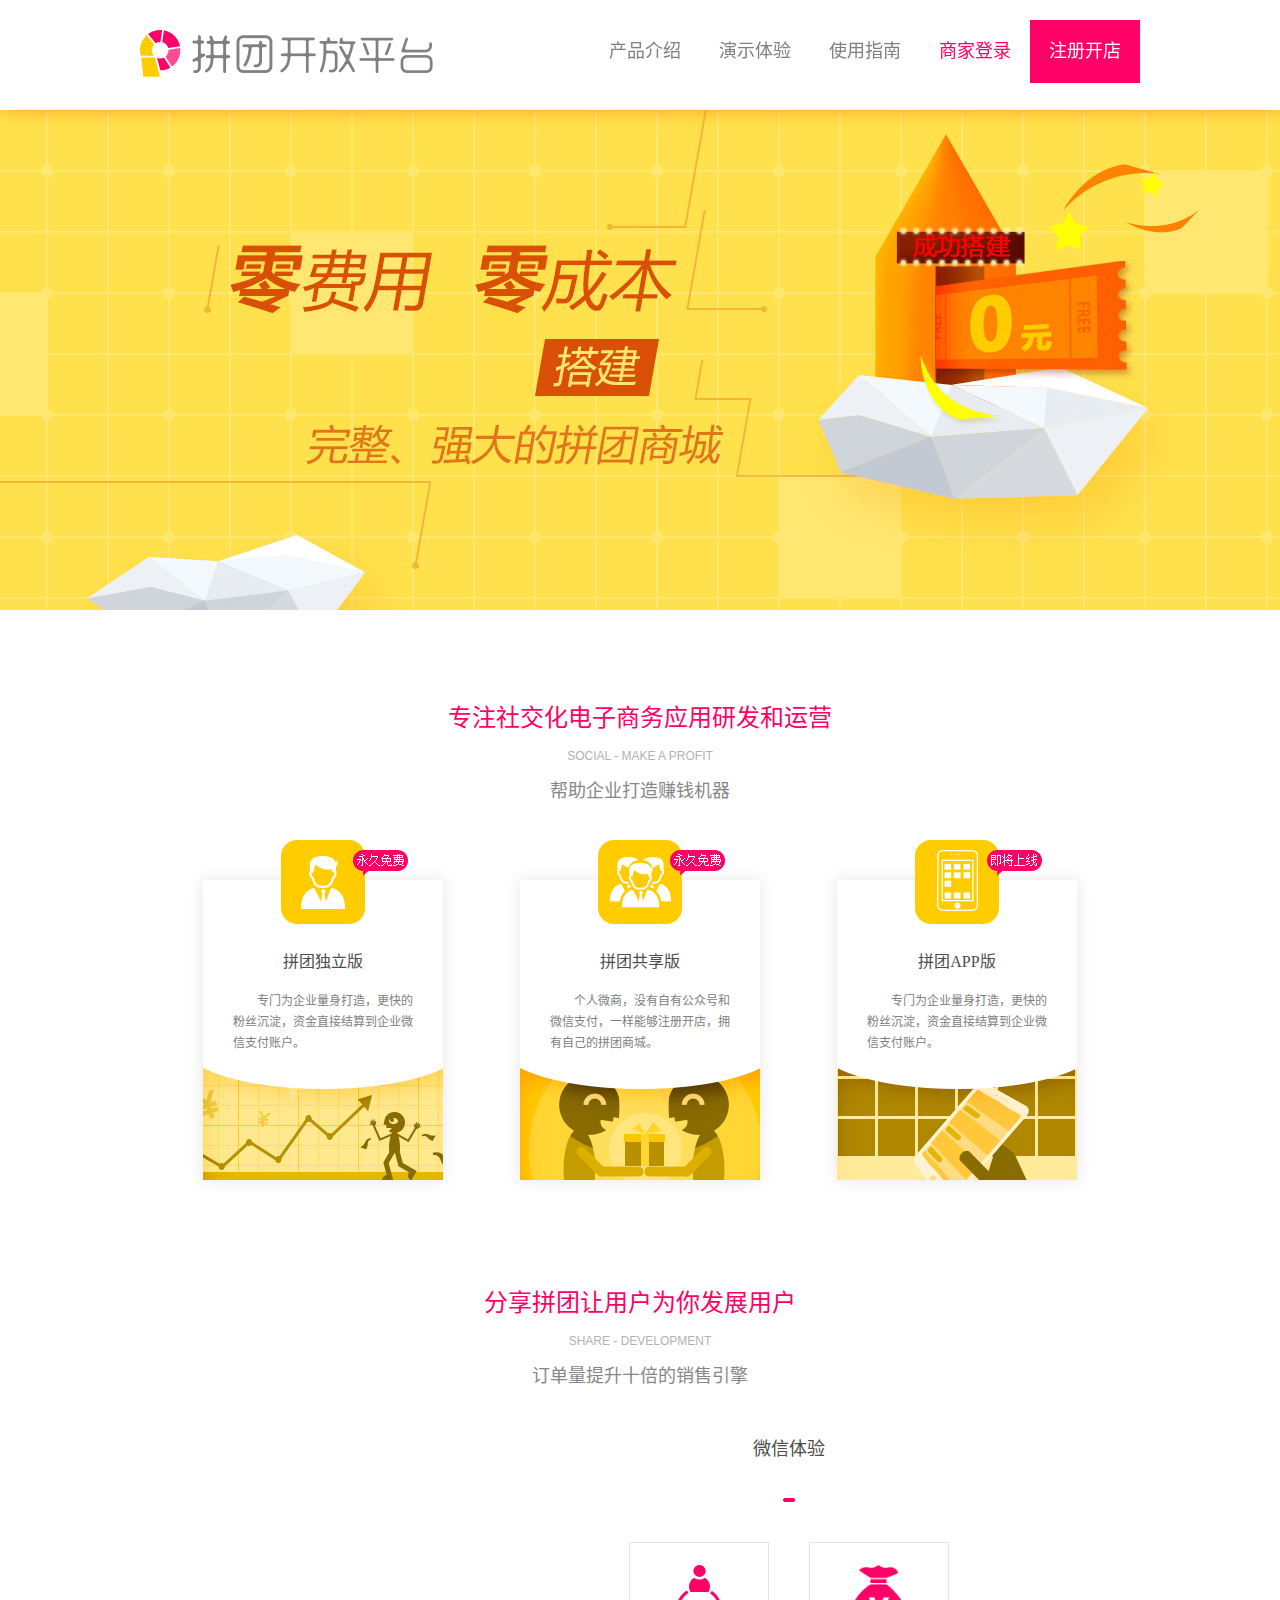
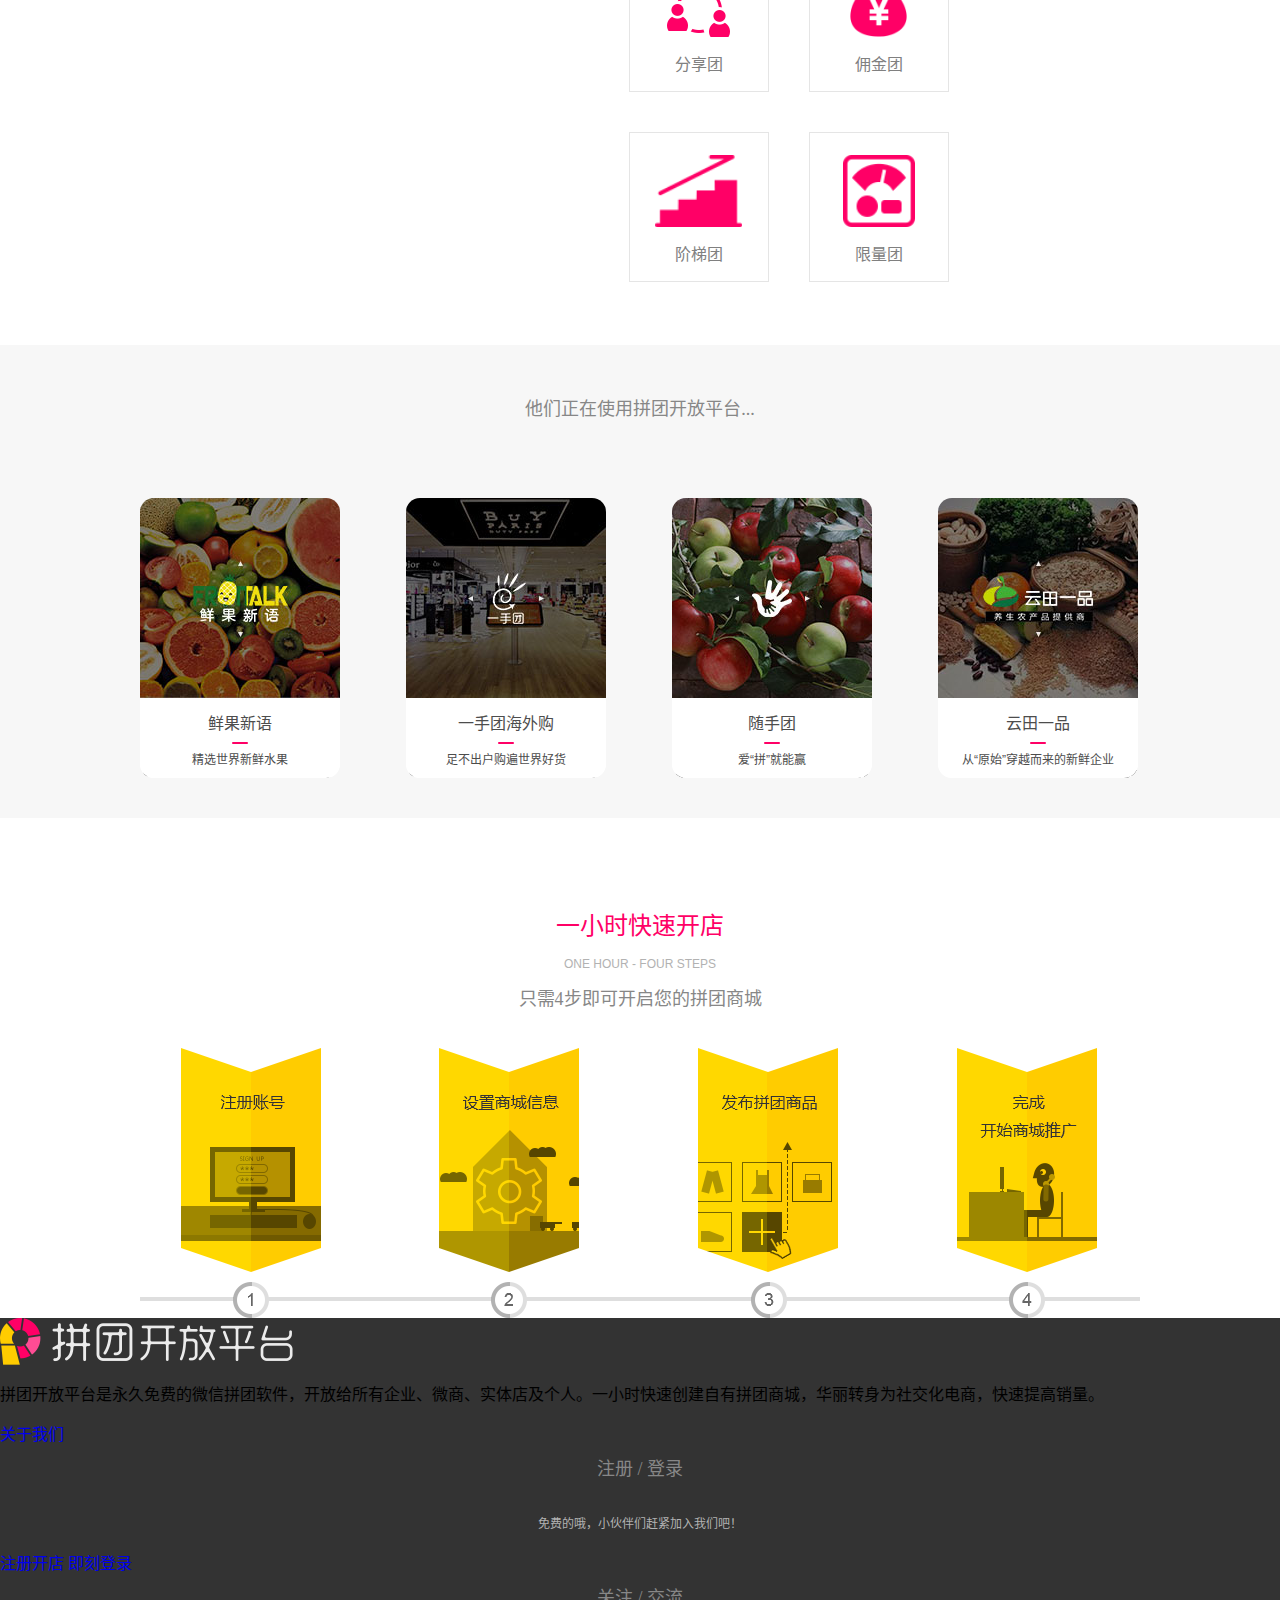
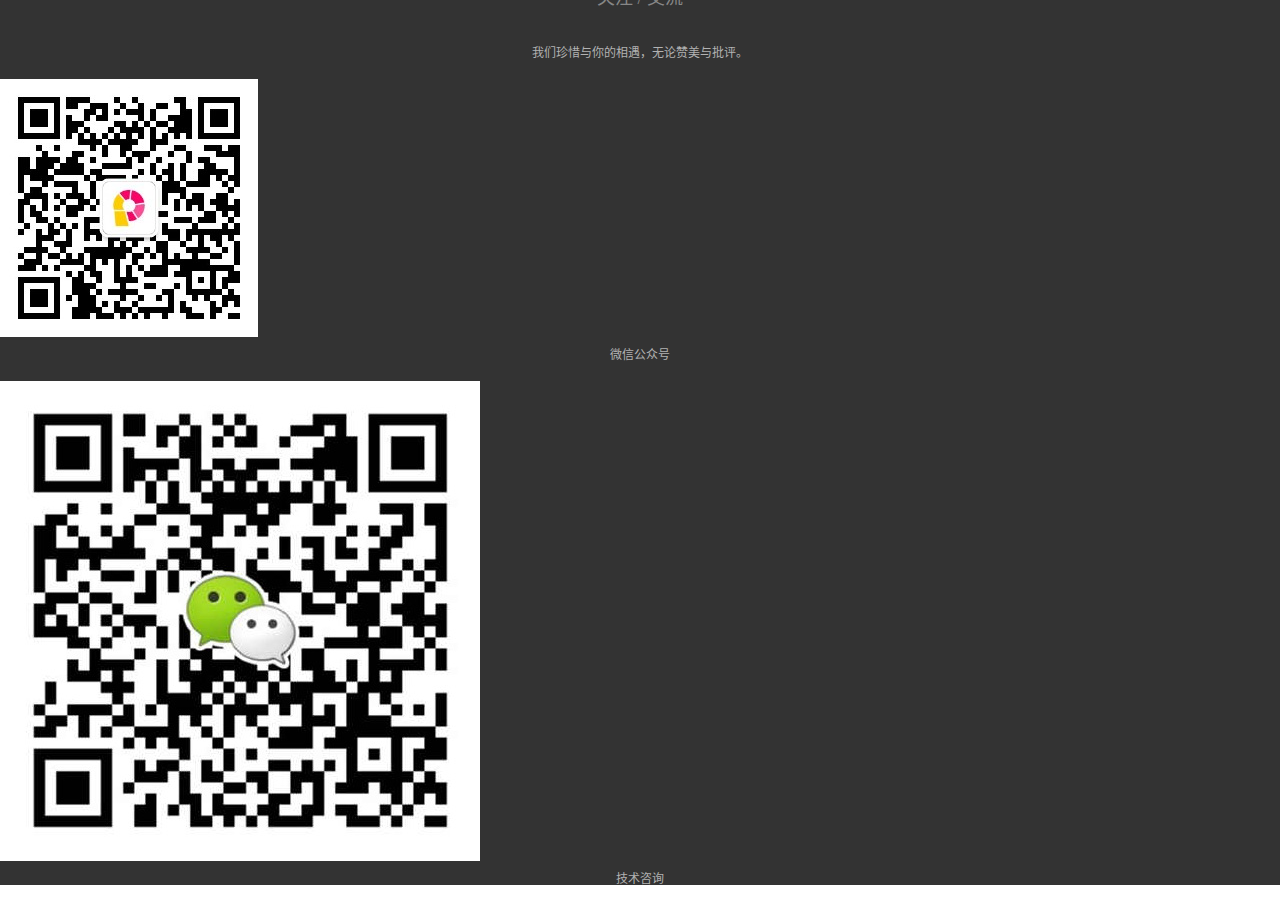
==== index.html @ d68fa5d5 "version 0.1" ====
<!DOCTYPE html>
<html lang="zh-cn">
<head>
	<link rel="stylesheet" type="text/css" href="style.css">
	<meta charset="UTF-8">
	<title>拼团开放平台—永久免费的微信拼团系统</title>
</head>
<body>
	<header>
		<div class="nav">
			<h1 class="logo"><img src="images/logo.png" alt="拼团开放平台 logo"></h1>
    		<ul class="navul">
		    	<li class="navhome"><a href="#money">产品介绍</a></li>
		        <li class=""><a href="#develop">演示体验</a></li>
		        <li class="current"><a href="#open">使用指南</a></li>
		        <li><a class="sign" href="#">商家登录</a></li>
		        <li><a class="regist" href="#">注册开店</a></li>
		        <div class="clearfix"></div>
		    </ul>
    		<div class="clearfix"></div>
		</div>
	</header>
	<div class="banner">
		<img src="images/banner.jpg" alt="拼团">
	</div>
	<div class="social section-wrapper" id="money">
		<h1>专注社交化电子商务应用研发和运营</h1>
	    <h3>social - make a profit</h3>
	    <h2>帮助企业打造赚钱机器</h2>
	    <div class="content first">
	    	<div class="word">
	        	<h4>拼团独立版</h4>
	            <p>专门为企业量身打造，更快的粉丝沉淀，资金直接结算到企业微信支付账户。</p>
	    	</div>
	    	<div class="tip">
	        	<img src="images/tip_01.png" alt="永久免费">
	    	</div>
	    </div>
	    <div class="content second">
	    	<div class="word">
	        	<h4>拼团共享版</h4>
	            <p>个人微商，没有自有公众号和微信支付，一样能够注册开店，拥有自己的拼团商城。</p>
	    	</div>
	    	<div class="tip">
	        	<img src="images/tip_01.png" alt="永久免费">
	    	</div>
	    </div>
	    <div class="content third">
	    	<div class="word">
	        	<h4>拼团APP版</h4>
	            <p>专门为企业量身打造，更快的粉丝沉淀，资金直接结算到企业微信支付账户。</p>
	    	</div>
	    	<div class="tip">
	        	<img src="images/tip_02.png" alt="即将上线">
	    	</div>
	    </div>
	    <div class="clearfix"></div>
	</div>
	<div class="share section section-wrapper" id="develop">
		<h1>分享拼团让用户为你发展用户</h1>
	    <h3>share - development</h3>
	    <h2>订单量提升十倍的销售引擎</h2>
	    <div class="content">
	    	<div class="left">
	    	  
	    	</div>
			<div class="right">
				<h2>微信体验</h2>
				<img src="images/point.png" alt="line">
				<div class="box">
					<div class="ewm"><img src="images/tuan_01.png" alt="拼团商城分享团"></div>
					<img src="images/icon_01.png" alt="拼团商城分享团">
					<h4>分享团</h4>
				</div>
				<div class="box marginleft">
					<div class="ewm"><img src="images/tuan_02.png" alt="拼团商城团长佣金"></div>
					<img src="images/icon_02.png" alt="拼团商城团长佣金">
					<h4>佣金团</h4>
				</div>
				<div class="box">
					<div class="ewm"><img src="images/tuan_03.png" alt="拼团商城阶梯团 阶梯价"></div>
					<img src="images/icon_03.png" alt="拼团商城阶梯团 阶梯价">
					<h4>阶梯团</h4>
				</div>
				<div class="box marginleft">
					<div class="ewm"><img src="images/tuan_04.png" alt="拼团商城限量团"></div>
					<img src="images/icon_04.png" alt="拼团商城限量团 ">
					<h4>限量团</h4>
				</div>
				<div class="clearfix"></div>
			</div>
	        <div class="clearfix"></div>
	    </div>
	</div>
	<div class="user">
		<h2>他们正在使用拼团开放平台...</h2>
	    <div class="bigbox">
		<div class="content">
	    	<div class="code"><img src="images/code_01.png" alt="鲜果新语"></div>
	    	<img src="images/user_01.jpg" alt="鲜果新语">
	    	<div class="tag">
	    		<h4>鲜果新语</h4>
	    		<img src="images/line.png" alt="line">
	    		<h3>精选世界新鲜水果</h3>
	   		</div>
	    </div>
	    <div class="content marginleft02">
	    	<div class="code"><img src="images/code_02.png" alt="一手团"></div>
	    	<img src="images/user_02.jpg" alt="一手团">
	    	<div class="tag">
	    		<h4>一手团海外购</h4>
	    		<img src="images/line.png" alt="line">
	    		<h3>足不出户购遍世界好货</h3>
	   		</div>
	    </div>
	    <div class="content marginleft02">
	    	<div class="code"><img src="images/code_03.png" alt="随手团"></div>
	    	<img src="images/user_03.jpg" alt="随手团">
	    	<div class="tag">
	    		<h4>随手团</h4>
	    		<img src="images/line.png" alt="line">
	    		<h3>爱“拼”就能赢</h3>
	   		</div>
	    </div>
	    <div class="content marginleft02">
	    	<div class="code"><img src="images/code_04.jpg" alt="云田一品"></div>
	    	<img src="images/user_04.jpg" alt="">
	    	<div class="tag">
	    		<h4>云田一品</h4>
	    		<img src="images/line.png" alt="line">
	    		<h3>从“原始”穿越而来的新鲜企业</h3>
	   		</div>
	    </div>
	    <div class="clearfix"></div>
	    </div>
	</div>	
	<div class="hour section section-wrapper" id="open">
		<h1>一小时快速开店</h1>
	    <h3>one hour - four steps</h3>
	    <h2>只需4步即可开启您的拼团商城</h2>
		<img src="images/one_hour.png" alt="拼团流程">
	</div>

	<footer>
		<div class="foot">
		<div class="about">
	    	<img src="images/logo_02.png" alt="拼团开放平台 logo">
	        <p>拼团开放平台是永久免费的微信拼团软件，开放给所有企业、微商、实体店及个人。一小时快速创建自有拼团商城，华丽转身为社交化电商，快速提高销量。</p>
	        <div class="aboutus"><a href="#">关于我们</a></div>
	    </div>
	    <div class="login">
	    	<div class="title">
	    		<h2>注册 / 登录</h2>
	        	<h3>免费的哦，小伙伴们赶紧加入我们吧！</h3>
	        </div>
	        <div class="btn">
	        	<a href="#">注册开店</a>
	            <a href="#">即刻登录</a>
	        </div>
	    </div>
	    <div class="focus">
	    	<div class="title">
	    		<h2>关注 / 交流</h2>
	        	<h3>我们珍惜与你的相遇，无论赞美与批评。</h3>
	        </div>
	        <div class="btn">
	        	<div class="erwei">
	            	<img src="images/contact_us.jpg" alt="拼团开放平台微信公众号">
	            	<h3>微信公众号</h3>
	            </div>
	            <div class="erwei">
	            	<img src="images/weixin.jpg" alt="拼团开放平台技术咨询二维码">
	            	<h3>技术咨询</h3>
	            </div>
	        </div>
	    </div>
	    <div class="focus"></div>
	    <div class="clearfix"></div>
	</div>
	</footer>
</body>
</html>
---- style.css ----
@charset "utf-8";

body {margin: 0; padding: 0; font-family: '微软雅黑';}
a{text-decoration:none;}
ul{margin: 0;padding: 0;}
li{list-style: none;}
img{border: none;display: block;}
h1,h2,h3,h4,h5,h6,p{font-weight:normal;}
h1{text-align:center;color:#ff0066;font-size:24px;line-height:24px;margin-bottom:20px;}
h2{text-align:center;color:#878787;font-size:18px;line-height:18px;margin-bottom:40px;}
h3{text-align:center;text-transform:uppercase;font-size:12px;color:#b2b2b2;line-height:12px;margin-bottom:20px;font-family:Arial;}
.clearfix{clear: both;}

header {position: fixed;margin-top:-110px;}
header {background-color: white; width: 100%; height: 110px; box-shadow: 1px -5px 20px #FF7200; min-width: 1000px; z-index: 10;}
header .nav {width: 1000px; margin: auto;}
header .logo {float: left; height: 110px; margin-top: 30px;}
header .navul {float: right; margin-top: 20px;}
header .navul li {float: left;font-size:18px;}
header .sign{color: #ff0066;}
header .regist{color: white;background-color: #ff0066;}
header a{color: #808080; width: 110px; line-height: 3.5; text-align: center; display: block;}
header li:hover a{background-image: url(images/red_line.png);background-position: 40px 40px;background-repeat: no-repeat;}
header li:active a{background-image: url(images/red_line.png);background-position:40px 40px;background-repeat:no-repeat;}
header .regist:hover {background-image: url(images/white_line.png);background-position:40px 40px;background-repeat:no-repeat;}

.banner {position:relative;height:500px;overflow:hidden;margin-top:110px;min-width:1000px;}
.banner img{position:absolute;left:-20%;}

.section-wrapper {margin-top: -80px;padding-top: 160px;}
/*.section-wrapper:first-child .section {padding-top: 100px;}*/

.social{width:1000px;margin-left:auto;margin-right:auto;}
.social .first{background-image:url(images/social_01.png);margin-left:48px;}
.social .second{background-image:url(images/social_02.png);margin-left:47px;}
.social .third{background-image:url(images/social_03.png);margin-left:47px;}
.social .content{position:relative;width:270px;float:left;height:355px;}
.social .tip{position:absolute;right:50px;top:10px;}
.social .word{width:180px;margin-top:114px;margin-left:auto;margin-right:auto;}
.social h4{font-size:16px;color:#4c4c4c;text-align:center;line-height:16px;}
.social p{margin-top:20px;font-size:12px;color:#808080;line-height:21px;text-indent:24px;}

.share{width:617px;margin-left:auto;margin-right:auto;}
.left{float:left;width:240px;height:480px;}
.right{float:left;width:320px;margin-left:57px;}
.right h2{color:#4c4c4c;text-align:center;}
.right img{margin-left:auto;margin-right:auto;}
.box{width:138px;height:148px;border:solid #e5e5e5 1px;margin-top:40px;float:left;position:relative;overflow:hidden;}
.box img{margin-top:22px;height:72px;}
.box h4{font-size:16px;color:#808080;text-align:center;margin-top:20px;line-height:16px;}
.box .ewm{position:absolute;top:130px;width:130px;height:130px;left:5px;}
.box .ewm img{width:130px;height:130px;}
.marginleft{margin-left:40px;}

.user{background-color:#f7f7f7;padding-top:40px;padding-bottom:40px;margin-top:40px;}
.bigbox{width:1000px;margin-left:auto;margin-right:auto;}
.user .content{margin-top:40px;width:200px;height:280px;border-radius:14px;overflow:hidden;position:relative;float:left;}
.marginleft02{margin-left:66px;}
.user .content>img{width:200px;height:200px;}
.tag{height:80px;width:200px;background-color:white;position:absolute;bottom:0;}
.tag h4{color:#4d4d4d;font-size:16px;text-align:center;line-height:16px;margin-top:18px;margin-bottom:10px;}
.tag img{margin-left:auto;margin-right:auto;}
.tag h3{color:#4c4c4c;margin-top:10px;margin-bottom:0;}
.code{position:absolute;top:200px;}

.hour{width:1000px;margin-left:auto;margin-right:auto;}


footer {background-color:#333333;width:100%;min-width:1000px;}
footer.foot {width:1000px;margin-left:auto;margin-right:auto;margin-top:100px;padding-top:40px;}
footer.foot .about{width:410px;padding-right:50px;border-right:1px solid #4c4c4c;float:left;}
footer.foot p{color:#cccccc;font-size:12px;line-height:24px;margin-top:30px;}
footer.foot .login{float:left;margin-left:48px;}
footer.foot h2{font-size:18px;color:#ebebeb;margin:0;}
footer.foot h3{margin-bottom:0;}
footer.foot .title{float:left;border-right:1px solid #4c4c4c;width:230px;margin-right:20px;padding-right:20px;}
footer.btn{float:left;}
footer.focus{float:left;margin-left:48px;margin-top:40px;}
footer.focus .title{margin-top:40px;}
footer.erwei{float:left;}
footer.erwei img{width:100px;} 
footer.foot .aboutus{width:98px;line-height:28px;color:#cccccc;font-size:12px;border:1px solid #cccccc;text-align:center;margin-left:60px;margin-bottom:14px;margin-top:8px;}
footer.foot a{color:#cccccc;}
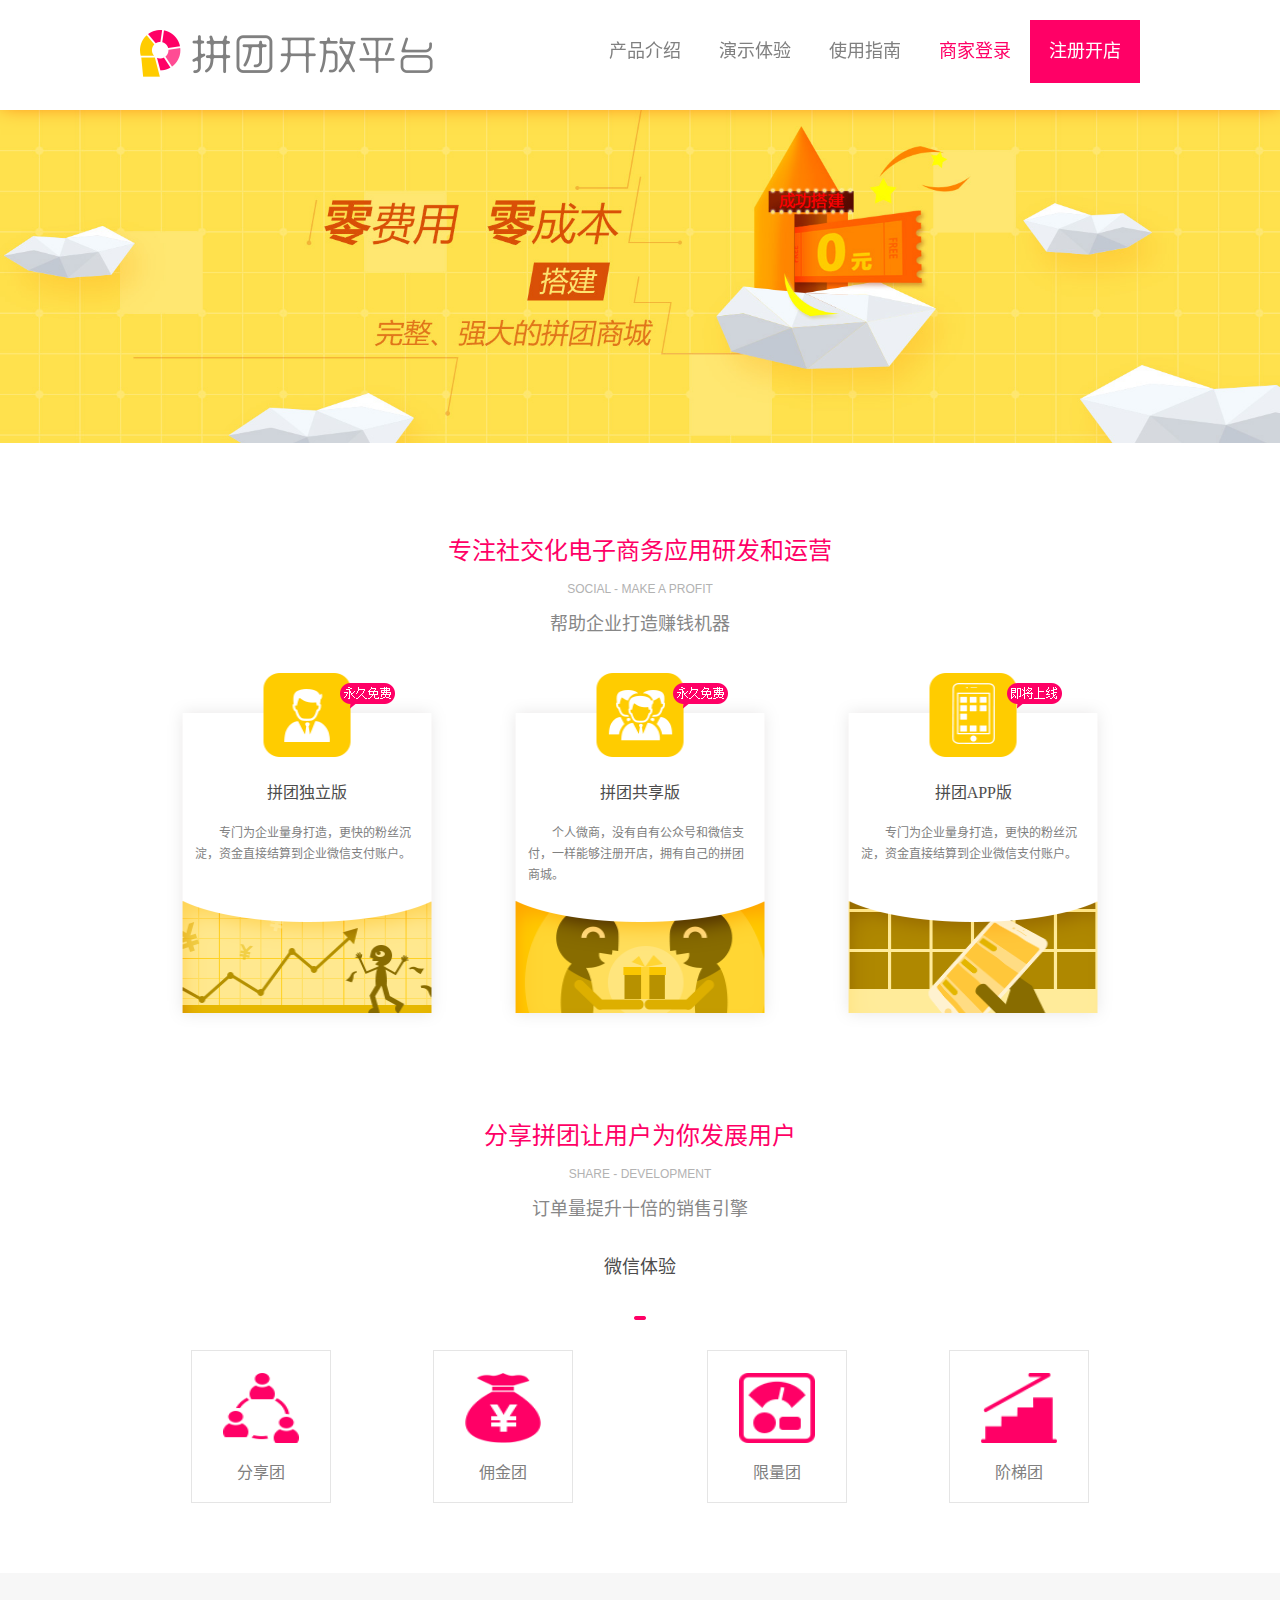
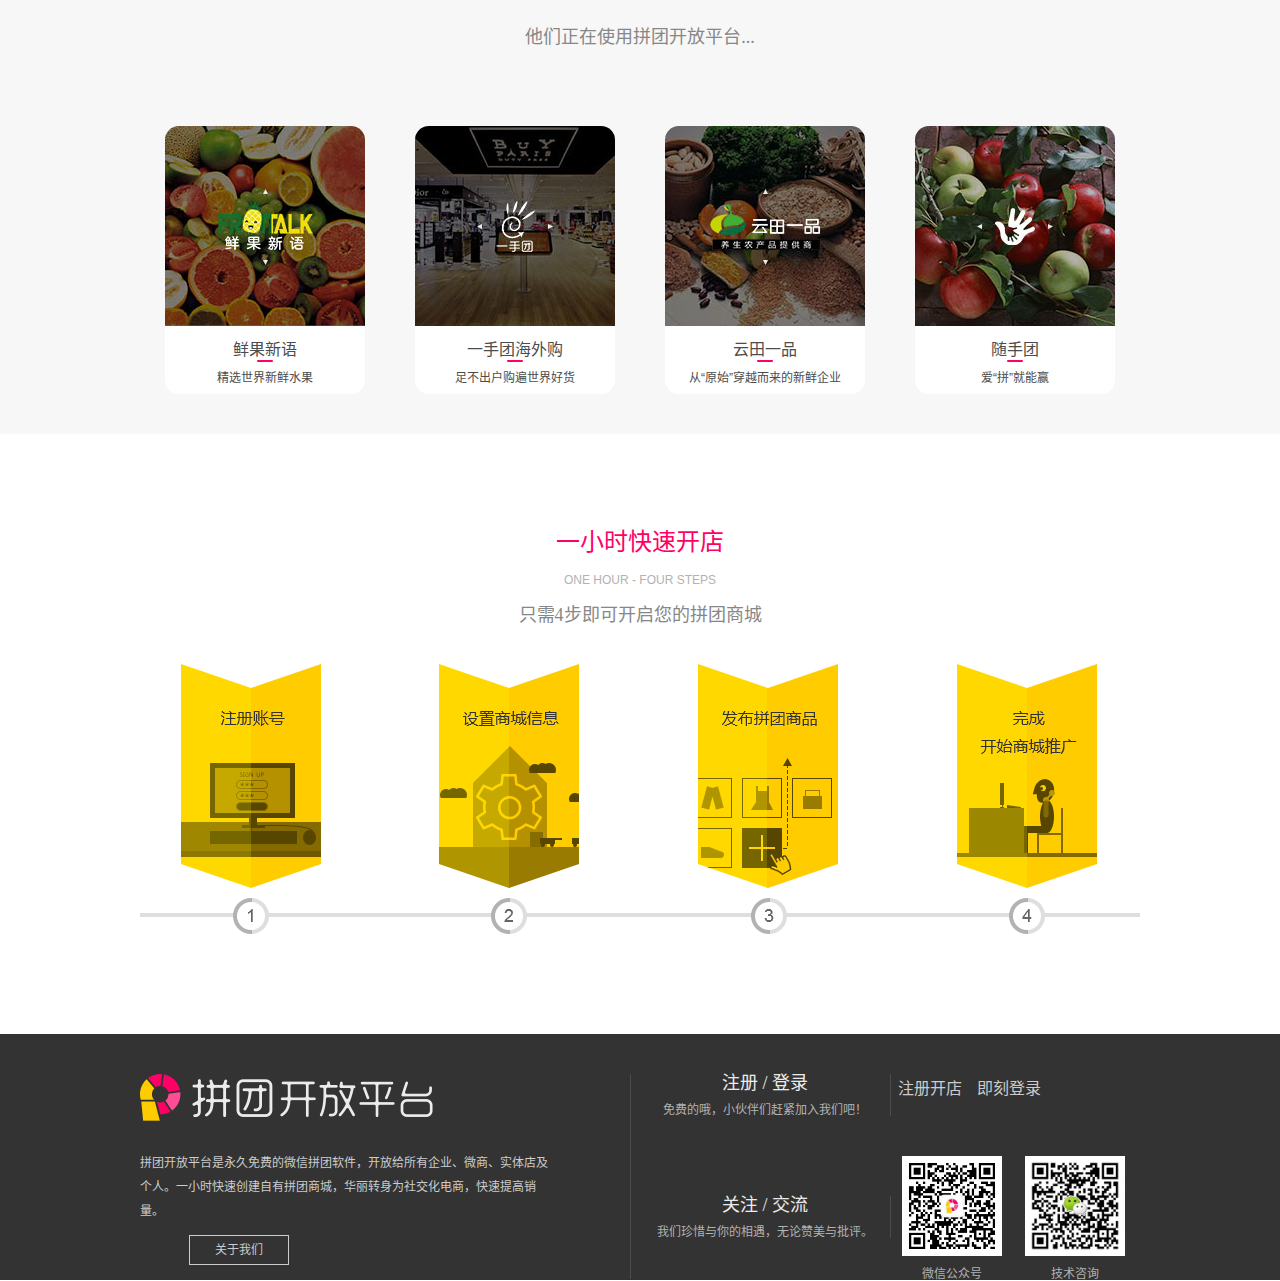
==== commit 662018ae: "RMD v1" ====
--- a/index.html
+++ b/index.html
@@ -3,25 +3,27 @@
 <head>
 	<link rel="stylesheet" type="text/css" href="style.css">
 	<meta charset="UTF-8">
+	<meta name="viewport" content="width=device-width,initial-scale=1.0" />
 	<title>拼团开放平台—永久免费的微信拼团系统</title>
 </head>
 <body>
 	<header>
-		<div class="nav">
-			<h1 class="logo"><img src="images/logo.png" alt="拼团开放平台 logo"></h1>
-    		<ul class="navul">
+		<div class="logonav">
+			<h1 class="logo"><img src="images/logo.png" alt="拼团开放平台 logo" width="100%"></h1>
+	    	<ul>
+    			<li class="menu"><img src="images/menu.png" alt="menu" width="100%"></li>
 		    	<li class="navhome"><a href="#money">产品介绍</a></li>
 		        <li class=""><a href="#develop">演示体验</a></li>
 		        <li class="current"><a href="#open">使用指南</a></li>
 		        <li><a class="sign" href="#">商家登录</a></li>
 		        <li><a class="regist" href="#">注册开店</a></li>
 		        <div class="clearfix"></div>
-		    </ul>
-    		<div class="clearfix"></div>
+			</ul>
 		</div>
+    	<div class="clearfix"></div>
 	</header>
 	<div class="banner">
-		<img src="images/banner.jpg" alt="拼团">
+		<img src="images/banner.jpg" alt="拼团" width="100%">
 	</div>
 	<div class="social section-wrapper" id="money">
 		<h1>专注社交化电子商务应用研发和运营</h1>
@@ -61,42 +63,31 @@
 	    <h3>share - development</h3>
 	    <h2>订单量提升十倍的销售引擎</h2>
 	    <div class="content">
-	    	<div class="left">
-	    	  
-	    	</div>
-			<div class="right">
-				<h2>微信体验</h2>
-				<img src="images/point.png" alt="line">
-				<div class="box">
-					<div class="ewm"><img src="images/tuan_01.png" alt="拼团商城分享团"></div>
-					<img src="images/icon_01.png" alt="拼团商城分享团">
-					<h4>分享团</h4>
-				</div>
-				<div class="box marginleft">
-					<div class="ewm"><img src="images/tuan_02.png" alt="拼团商城团长佣金"></div>
-					<img src="images/icon_02.png" alt="拼团商城团长佣金">
-					<h4>佣金团</h4>
-				</div>
-				<div class="box">
-					<div class="ewm"><img src="images/tuan_03.png" alt="拼团商城阶梯团 阶梯价"></div>
-					<img src="images/icon_03.png" alt="拼团商城阶梯团 阶梯价">
-					<h4>阶梯团</h4>
-				</div>
-				<div class="box marginleft">
-					<div class="ewm"><img src="images/tuan_04.png" alt="拼团商城限量团"></div>
-					<img src="images/icon_04.png" alt="拼团商城限量团 ">
-					<h4>限量团</h4>
-				</div>
-				<div class="clearfix"></div>
-			</div>
+            <h2>微信体验</h2>
+            <img src="images/point.png" alt="line">
+            <div class="box left">
+                <img src="images/icon_01.png" alt="拼团商城分享团">
+                <h4>分享团</h4>
+            </div>
+            <div class="box left">
+                <img src="images/icon_02.png" alt="拼团商城团长佣金">
+                <h4>佣金团</h4>
+            </div>
+            <div class="box right">
+                <img src="images/icon_03.png" alt="拼团商城阶梯团 阶梯价">
+                <h4>阶梯团</h4>
+            </div>
+            <div class="box right">
+                <img src="images/icon_04.png" alt="拼团商城限量团 ">
+                <h4>限量团</h4>
+            </div>
 	        <div class="clearfix"></div>
 	    </div>
 	</div>
 	<div class="user">
 		<h2>他们正在使用拼团开放平台...</h2>
 	    <div class="bigbox">
-		<div class="content">
-	    	<div class="code"><img src="images/code_01.png" alt="鲜果新语"></div>
+		<div class="content left">
 	    	<img src="images/user_01.jpg" alt="鲜果新语">
 	    	<div class="tag">
 	    		<h4>鲜果新语</h4>
@@ -104,8 +95,7 @@
 	    		<h3>精选世界新鲜水果</h3>
 	   		</div>
 	    </div>
-	    <div class="content marginleft02">
-	    	<div class="code"><img src="images/code_02.png" alt="一手团"></div>
+	    <div class="content left">
 	    	<img src="images/user_02.jpg" alt="一手团">
 	    	<div class="tag">
 	    		<h4>一手团海外购</h4>
@@ -113,8 +103,7 @@
 	    		<h3>足不出户购遍世界好货</h3>
 	   		</div>
 	    </div>
-	    <div class="content marginleft02">
-	    	<div class="code"><img src="images/code_03.png" alt="随手团"></div>
+	    <div class="content right">
 	    	<img src="images/user_03.jpg" alt="随手团">
 	    	<div class="tag">
 	    		<h4>随手团</h4>
@@ -122,8 +111,7 @@
 	    		<h3>爱“拼”就能赢</h3>
 	   		</div>
 	    </div>
-	    <div class="content marginleft02">
-	    	<div class="code"><img src="images/code_04.jpg" alt="云田一品"></div>
+	    <div class="content right">
 	    	<img src="images/user_04.jpg" alt="">
 	    	<div class="tag">
 	    		<h4>云田一品</h4>
@@ -138,7 +126,7 @@
 		<h1>一小时快速开店</h1>
 	    <h3>one hour - four steps</h3>
 	    <h2>只需4步即可开启您的拼团商城</h2>
-		<img src="images/one_hour.png" alt="拼团流程">
+		<img src="images/one_hour.png" alt="拼团流程" width="100%">
 	</div>
 
 	<footer>
@@ -148,33 +136,34 @@
 	        <p>拼团开放平台是永久免费的微信拼团软件，开放给所有企业、微商、实体店及个人。一小时快速创建自有拼团商城，华丽转身为社交化电商，快速提高销量。</p>
 	        <div class="aboutus"><a href="#">关于我们</a></div>
 	    </div>
-	    <div class="login">
-	    	<div class="title">
-	    		<h2>注册 / 登录</h2>
-	        	<h3>免费的哦，小伙伴们赶紧加入我们吧！</h3>
-	        </div>
-	        <div class="btn">
-	        	<a href="#">注册开店</a>
-	            <a href="#">即刻登录</a>
-	        </div>
-	    </div>
-	    <div class="focus">
-	    	<div class="title">
-	    		<h2>关注 / 交流</h2>
-	        	<h3>我们珍惜与你的相遇，无论赞美与批评。</h3>
-	        </div>
-	        <div class="btn">
-	        	<div class="erwei">
-	            	<img src="images/contact_us.jpg" alt="拼团开放平台微信公众号">
-	            	<h3>微信公众号</h3>
-	            </div>
-	            <div class="erwei">
-	            	<img src="images/weixin.jpg" alt="拼团开放平台技术咨询二维码">
-	            	<h3>技术咨询</h3>
-	            </div>
-	        </div>
-	    </div>
-	    <div class="focus"></div>
+        <div class="infor">
+            <div class="login">
+                <div class="title">
+                    <h2>注册 / 登录</h2>
+                    <h3>免费的哦，小伙伴们赶紧加入我们吧！</h3>
+                </div>
+                <div class="btn">
+                    <a href="#">注册开店</a>
+                    <a href="#">即刻登录</a>
+                </div>
+            </div>
+            <div class="focus">
+                <div class="title">
+                    <h2>关注 / 交流</h2>
+                    <h3>我们珍惜与你的相遇，无论赞美与批评。</h3>
+                </div>
+                <div class="btn">
+                    <div class="erwei">
+                        <img src="images/contact_us.jpg" alt="拼团开放平台微信公众号" width="100%">
+                        <h3>微信公众号</h3>
+                    </div>
+                    <div class="erwei">
+                        <img src="images/weixin.jpg" alt="拼团开放平台技术咨询二维码" width="100%">
+                        <h3>技术咨询</h3>
+                    </div>
+                </div>
+            </div>
+        </div>
 	    <div class="clearfix"></div>
 	</div>
 	</footer>
--- a/style.css
+++ b/style.css
@@ -1,22 +1,24 @@
 @charset "utf-8";
 
-body {margin: 0; padding: 0; font-family: '微软雅黑';}
+body {margin: 0; padding: 0; font-family: '微软雅黑'; width: 100%;font-size: 100%;font-size: 16px;font-size: 1em;}
 a{text-decoration:none;}
 ul{margin: 0;padding: 0;}
 li{list-style: none;}
 img{border: none;display: block;}
 h1,h2,h3,h4,h5,h6,p{font-weight:normal;}
-h1{text-align:center;color:#ff0066;font-size:24px;line-height:24px;margin-bottom:20px;}
-h2{text-align:center;color:#878787;font-size:18px;line-height:18px;margin-bottom:40px;}
-h3{text-align:center;text-transform:uppercase;font-size:12px;color:#b2b2b2;line-height:12px;margin-bottom:20px;font-family:Arial;}
+h1{text-align:center;color:#ff0066;font-size:1.5em;line-height:24px;margin-bottom:20px;}
+h2{text-align:center;color:#878787;font-size:1.125em;line-height:18px;margin-bottom:40px;}
+h3{text-align:center;text-transform:uppercase;font-size:0.75em;color:#b2b2b2;line-height:12px;margin-bottom:20px;font-family:Arial;}
 .clearfix{clear: both;}
 
-header {position: fixed;margin-top:-110px;}
-header {background-color: white; width: 100%; height: 110px; box-shadow: 1px -5px 20px #FF7200; min-width: 1000px; z-index: 10;}
-header .nav {width: 1000px; margin: auto;}
-header .logo {float: left; height: 110px; margin-top: 30px;}
-header .navul {float: right; margin-top: 20px;}
-header .navul li {float: left;font-size:18px;}
+header {position: fixed; margin-top:-110px;}
+header {background-color: white; width: 100%; height:110px;max-height: 110px; box-shadow: 1px -5px 20px #FF7200; z-index: 10;}
+header .logonav {max-width: 1000px; width: 100%; margin: auto;}
+header .logo {float: left; margin-top: 30px;}
+header .logo img{max-width:293px;}
+header ul {float: right; margin-top: 20px;}
+header ul li {float: left;font-size:1.125em;}
+header ul li:first-child{display:none;}
 header .sign{color: #ff0066;}
 header .regist{color: white;background-color: #ff0066;}
 header a{color: #808080; width: 110px; line-height: 3.5; text-align: center; display: block;}
@@ -24,60 +26,101 @@
 header li:active a{background-image: url(images/red_line.png);background-position:40px 40px;background-repeat:no-repeat;}
 header .regist:hover {background-image: url(images/white_line.png);background-position:40px 40px;background-repeat:no-repeat;}
 
-.banner {position:relative;height:500px;overflow:hidden;margin-top:110px;min-width:1000px;}
-.banner img{position:absolute;left:-20%;}
+.banner {position:relative; overflow:hidden; margin-top:110px;}
 
 .section-wrapper {margin-top: -80px;padding-top: 160px;}
 /*.section-wrapper:first-child .section {padding-top: 100px;}*/
 
-.social{width:1000px;margin-left:auto;margin-right:auto;}
-.social .first{background-image:url(images/social_01.png);margin-left:48px;}
-.social .second{background-image:url(images/social_02.png);margin-left:47px;}
-.social .third{background-image:url(images/social_03.png);margin-left:47px;}
-.social .content{position:relative;width:270px;float:left;height:355px;}
-.social .tip{position:absolute;right:50px;top:10px;}
-.social .word{width:180px;margin-top:114px;margin-left:auto;margin-right:auto;}
-.social h4{font-size:16px;color:#4c4c4c;text-align:center;line-height:16px;}
-.social p{margin-top:20px;font-size:12px;color:#808080;line-height:21px;text-indent:24px;}
+.social{max-width:1000px; width: 100%; margin-left:auto;margin-right:auto;}
+.social .first{background:url(images/social_01.png) no-repeat;width:28%;background-size:100% 100%;margin:0 2.6667%; float:left}
+.social .second{background:url(images/social_02.png) no-repeat;width:28%;background-size:100% 100%;margin:0 2.6667%; float:left;}
+.social .third{background:url(images/social_03.png) no-repeat;width:28%;background-size:100% 100%;margin:0 2.6667%; float:right}
+.social .content{position:relative; height:355px; display:inline;}
+.social .tip{position:absolute;right:18.5185%;top:2.8169%;}
+.social .word{width:80%;margin-top:40%;margin-left:auto;margin-right:auto;}
+.social h4{font-size:1em;color:#4c4c4c;text-align:center;line-height:16px;}
+.social p{margin-top:20px;font-size:0.75em;color:#808080;line-height:21px;text-indent:24px;}
 
-.share{width:617px;margin-left:auto;margin-right:auto;}
-.left{float:left;width:240px;height:480px;}
-.right{float:left;width:320px;margin-left:57px;}
-.right h2{color:#4c4c4c;text-align:center;}
-.right img{margin-left:auto;margin-right:auto;}
-.box{width:138px;height:148px;border:solid #e5e5e5 1px;margin-top:40px;float:left;position:relative;overflow:hidden;}
-.box img{margin-top:22px;height:72px;}
-.box h4{font-size:16px;color:#808080;text-align:center;margin-top:20px;line-height:16px;}
-.box .ewm{position:absolute;top:130px;width:130px;height:130px;left:5px;}
-.box .ewm img{width:130px;height:130px;}
-.marginleft{margin-left:40px;}
+.share{width: 100%;margin-left:auto;margin-right:auto;}
+/*.left{float:left;width:240px;height:480px;}*/
+.content{max-width:1000px;width: 100%; margin-left: auto;margin-right: auto;}
+.content h2{color:#4c4c4c;text-align:center;}
+.content img{margin-left:auto;margin-right:auto;}
+.box{box-sizing:border-box;width:14%;border:solid #e5e5e5 1px;margin:30px auto;position:relative;overflow:hidden;}
+.box.left{float:left; margin:30px 5.1%;}
+.box.right{float:right;margin:30px 5.1%}
+.box img{width:55%; height:70px; margin-top:15.9%}
+.box h4{font-size:1em;color:#808080;text-align:center;line-height:16px;}
 
 .user{background-color:#f7f7f7;padding-top:40px;padding-bottom:40px;margin-top:40px;}
-.bigbox{width:1000px;margin-left:auto;margin-right:auto;}
-.user .content{margin-top:40px;width:200px;height:280px;border-radius:14px;overflow:hidden;position:relative;float:left;}
-.marginleft02{margin-left:66px;}
-.user .content>img{width:200px;height:200px;}
-.tag{height:80px;width:200px;background-color:white;position:absolute;bottom:0;}
-.tag h4{color:#4d4d4d;font-size:16px;text-align:center;line-height:16px;margin-top:18px;margin-bottom:10px;}
+.bigbox{max-width:1000px;width: 100%;margin-left:auto;margin-right:auto;}
+.user .content{margin-top:40px;width:20%;border-radius:14px;overflow:hidden;position:relative;}
+.content.left{float:left;margin-left:2.5%;margin-right:2.5%}
+.content.right{float:right;margin-left:2.5%;margin-right:2.5%}
+.user .content>img{width:100%;}
+.tag{width:100%;padding:5% 0; background-color:white;position:relative;}
+.tag h4{margin:0;color:#4d4d4d;font-size:1em;text-align:center;}
 .tag img{margin-left:auto;margin-right:auto;}
 .tag h3{color:#4c4c4c;margin-top:10px;margin-bottom:0;}
-.code{position:absolute;top:200px;}
 
-.hour{width:1000px;margin-left:auto;margin-right:auto;}
+.hour{max-width:1000px;width: 100%;margin-left:auto;margin-right:auto;}
 
 
-footer {background-color:#333333;width:100%;min-width:1000px;}
-footer.foot {width:1000px;margin-left:auto;margin-right:auto;margin-top:100px;padding-top:40px;}
-footer.foot .about{width:410px;padding-right:50px;border-right:1px solid #4c4c4c;float:left;}
-footer.foot p{color:#cccccc;font-size:12px;line-height:24px;margin-top:30px;}
-footer.foot .login{float:left;margin-left:48px;}
-footer.foot h2{font-size:18px;color:#ebebeb;margin:0;}
-footer.foot h3{margin-bottom:0;}
-footer.foot .title{float:left;border-right:1px solid #4c4c4c;width:230px;margin-right:20px;padding-right:20px;}
-footer.btn{float:left;}
-footer.focus{float:left;margin-left:48px;margin-top:40px;}
-footer.focus .title{margin-top:40px;}
-footer.erwei{float:left;}
-footer.erwei img{width:100px;} 
-footer.foot .aboutus{width:98px;line-height:28px;color:#cccccc;font-size:12px;border:1px solid #cccccc;text-align:center;margin-left:60px;margin-bottom:14px;margin-top:8px;}
-footer.foot a{color:#cccccc;}+footer {background-color:#333333;width:100%;}
+footer .foot {max-width:1000px;width: 100%;margin-left:auto;margin-right:auto;margin-top:100px;padding-top:40px;}
+footer .foot p{color:#cccccc;font-size:0.75em;line-height:24px;margin-top:30px;}
+footer .foot h2{font-size:1.125em;color:#ebebeb;margin:0;}
+footer .foot h3{margin-bottom:0;}
+footer .foot .about{width:41%;padding-right:8%;border-right:1px solid #4c4c4c;float:left;}
+footer .foot .about img{width: 100%; max-width:293px;}
+footer .foot .infor{width:50%;float:right;}
+
+footer .foot .login{width:100%;float:left;}
+footer .foot .title{float:left;border-right:1px solid #4c4c4c;width:44%;padding:0 3%;}
+footer .btn{float: left; width:49%; height:100%; line-height:100%}
+footer .btn a{display:block;float: left;margin:3%;}
+
+footer .foot .focus{width:100%;margin-top:40px;float:left;}
+footer .foot .focus .title{margin-top:40px;}
+footer .erwei{float:left; width:50%;}
+footer .erwei img{max-width:100px; margin:0 auto;} 
+
+footer .foot .aboutus{width:100%;max-width:98px;line-height:28px;color:#cccccc;font-size:0.75em;border:1px solid #cccccc;text-align:center;margin-left:12%;margin-bottom:14px;margin-top:8px;}
+.foot a{color:#cccccc;}
+
+@media screen and (max-width: 860px) {
+	header .logo {float: left; margin-top:3%;width:70%;}
+	header ul {width:20%;}
+	header ul li{float:none; display:none; width:100%;}
+	header ul li a{width:100%; margin:auto; background:#252525;line-height: 3.5; text-align: center; display: block;}
+    header ul li:first-child{display:list-item;z-index: 20;}
+	header ul li:first-child img{margin:5% auto;max-width:40px;}
+    header ul:hover > li,header ul:focus > li,header ul:active > li{display:list-item;}
+	header li:hover a,header li:focus a,header li:active a{background-image: none; background-color: #000000;}
+	header .regist:hover {background-image: none;}
+	
+	.social .content{height:300px;}
+}
+@media screen and (max-width: 750px){
+	header {margin-top:-80px;width: 100%; height:80px;}
+	.banner {margin-top:80px;}
+	.section-wrapper {margin-top: -40px;padding-top: 80px;}
+	.social .content{height:450px;width:60%;margin:0 20%}
+	.social .word{width:80%;margin-top:35%;}
+	
+	.box{width:30%;}
+	.box.left{float:left; margin-left:10%;margin-right:10%}
+	.box.right{float:right;margin-left:10%;margin-right:10%}
+	
+	.user .content{width:40%;}
+	.content.left{float:left;margin-left:5%;margin-right:5%}
+	.content.right{float:right;margin-left:5%;margin-right:5%}
+	
+	footer .foot .about{width:84%;padding-right:8%;padding-left:8%; border:none;}
+	footer .foot .infor{width:100%;}
+	footer .foot .aboutus{margin-left:auto;margin-right:auto;margin-bottom:14px;margin-top:8px;}
+}
+@media screen and (max-width: 500px) {
+	header ul li {font-size:0.85em;}
+	.social .content{height:450px;width:80%;margin:0 10%}
+}
